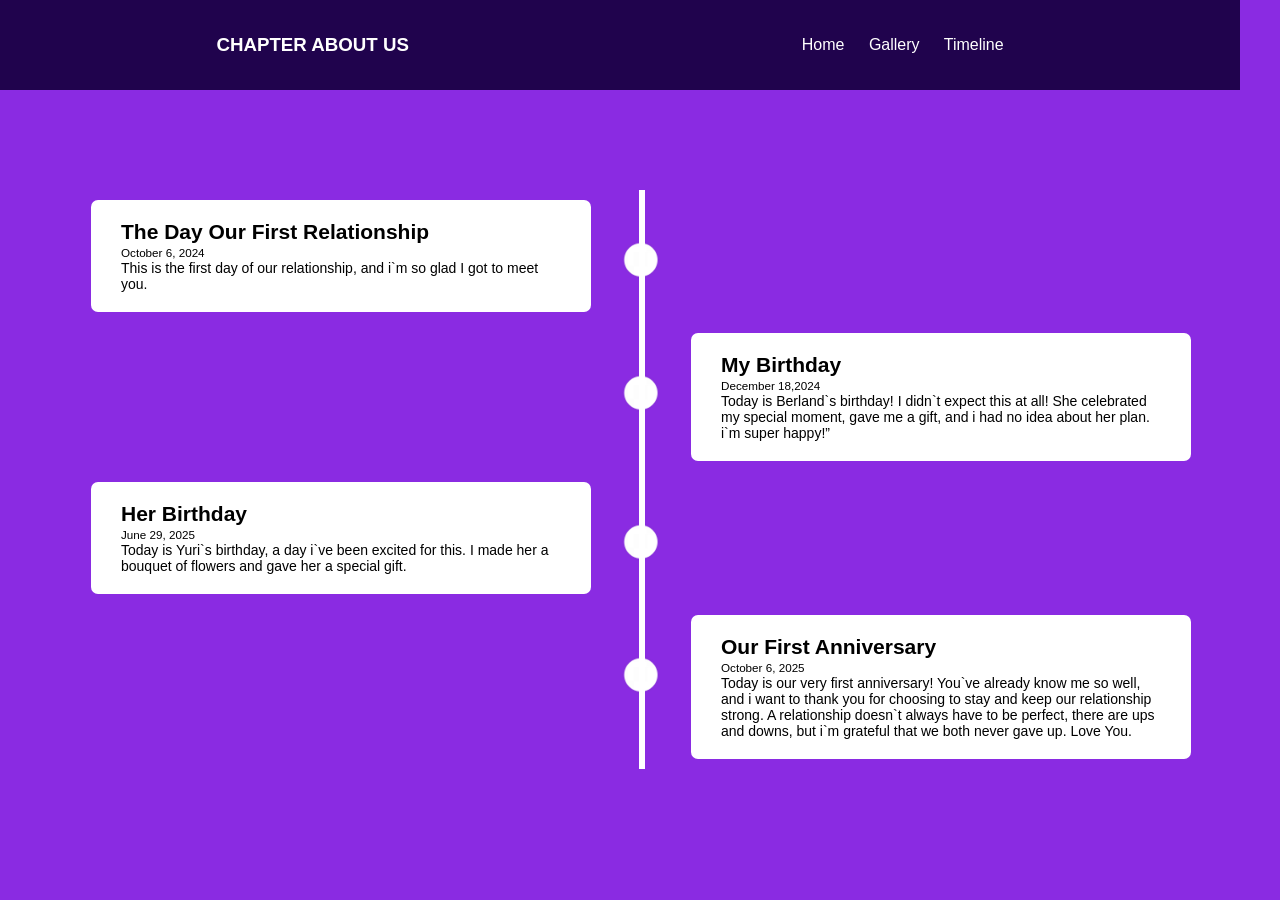
==== pages/Timeline.html @ 7156fe6c "Add files via upload" ====
<!DOCTYPE html>
<html lang="en">
<head>
    <meta charset="UTF-8">
    <meta name="viewport" content="width=device-width, initial-scale=1.0">
    <title>TIMELINE</title>
    <link rel="stylesheet" href="../css/Timeline.css">
</head>
<body>
     <div class="container-navbar">
        <div class="navbar-merk">
            <h3>CHAPTER ABOUT US</h3>
        </div>
        <div class="navbar-menu">
            <a href="../index.html">Home</a>
            <a href="gallery.html">Gallery</a>
            <a href="Timeline.html">Timeline</a>
        </div>
    </div>
    
    <div class="timeline">
        <div class="container left">
            <img src="../gambar/circle.png" alt="">
            <div class="box-text">
                <h2>The Day Our First Relationship</h2>
                <small>October 6, 2024</small>
                <p>This is the first day of our relationship, and i`m so glad I got to meet you.</p>
            </div>
        </div>
        <div class="container right">
            <img src="../gambar/circle.png" alt="">
            <div class="box-text">
                <h2>My Birthday</h2>
                <small>December 18,2024</small>
                <p>Today is Berland`s birthday! I didn`t expect this at all! She celebrated my special moment, gave me a gift, and i had no idea about her plan. i`m super happy!”</p>
            </div>
        </div>
        <div class="container left">
            <img src="../gambar/circle.png" alt="">
            <div class="box-text">
                <h2>Her Birthday</h2>
                <small>June 29, 2025</small>
                <p>Today is Yuri`s birthday, a day i`ve been excited for this. I made her a bouquet of flowers and gave her a special gift.</p>
            </div>
        </div>
        <div class="container right">
            <img src="../gambar/circle.png" alt="">
            <div class="box-text">
                <h2>Our First Anniversary</h2>
                <small>October 6, 2025</small>
                <p>Today is our very first anniversary! You`ve already know me so well, and i want to thank you for choosing to stay and keep our relationship strong. A relationship doesn`t always have to be perfect, there are ups and downs, but i`m grateful that we both never gave up. Love You.</p>
            </div>
        </div>
    </div>
</body>
</html>
---- css/Timeline.css ----
* {
    margin:0;
    padding: 0;
    font-family: Arial, Helvetica, sans-serif;
}
.container-navbar {
    width: 1200px;
    height: 50px;
    background-color: rgb(32, 3, 77);
    display: flex;
    align-items: center;
    justify-content: space-around;
    color: white;
    padding: 20px;
    margin-bottom: 50px;
}
.navbar-menu a {
    text-decoration: none;
    color: white;
    margin-right: 20px;
    box-sizing: border-box;
    transition: 0.3s all ease-in-out;
}
.navbar-menu a:hover {
color: rgb(255, 0, 238);
text-decoration: underline;
}
body {
    background-color: blueviolet;
}
.timeline {
    max-width: 1200px;
    margin: 100px auto;
    

position: relative;
}
.container {
    padding: 10px 50px;
    position: relative;
    width: 50%;
    background-color: blueviolet;
    margin: 1px;
    box-sizing: border-box;
    animation: movedown 1s linear forwards;
    opacity: 0;
    
}
@keyframes movedown {
    0% {
        opacity: 0;
        transform: translateY(-30px);
    }
    100% {
        opacity: 100;
        transform: translateY(0px);
    }
}
.container:nth-child(1) {
    animation-delay: 0s;
}
.container:nth-child(2) {
    animation-delay: 1.5s;
}
.container:nth-child(3) {
    animation-delay: 3s;
}
.container:nth-child(4) {
    animation-delay: 4.5s;
}
.box-text {
    padding: 20px 30px;
    background-color: white;
    position: relative;
    border-radius: 7px;
    font-size: 14px;
}
.left {
    
    left: 0;
}
.right {
    
    left: 50%;
}
.container img {
    width: 40px;
    position: absolute;
    right: -20px;
    top: 50px;
    z-index: 10;
    
}
.right img {
    left: -20px;
}
.timeline::after {
    content: '';
    position: absolute;
    width: 6px;
    height: 100%;
    background: white;
    top: 0;
    left: 50%;
    margin-left: -1px;
    animation: moveline 6s linear  forwards;
}
@keyframes moveline {
    0% {
        height: 0;
    }
    100% {
        height: 100%;
    }
}
.gambar {
    width: 80%;
    
}
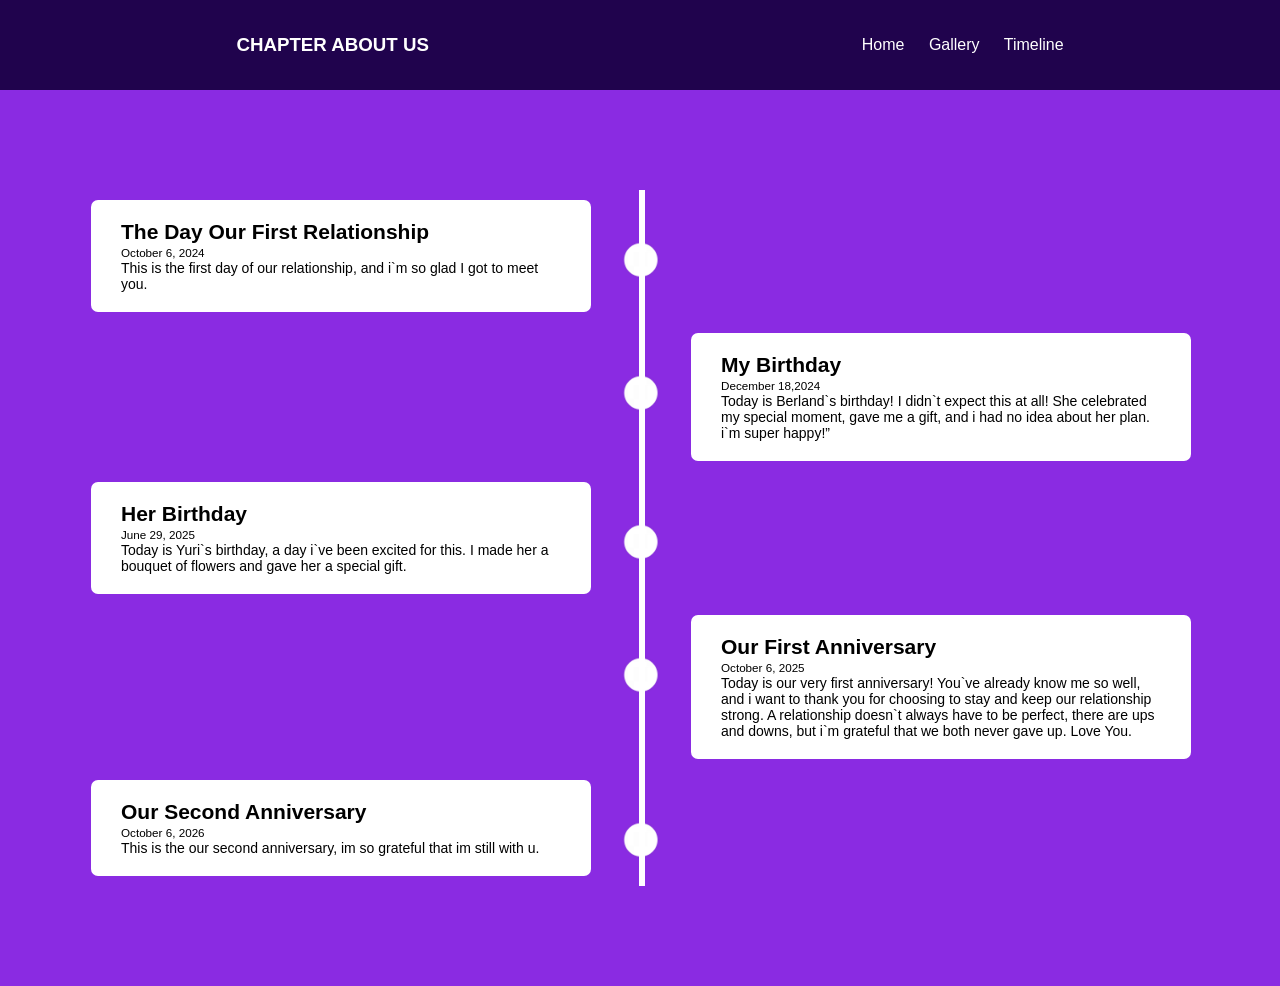
==== commit 415232be: "second anniversary" ====
--- a/pages/Timeline.html
+++ b/pages/Timeline.html
@@ -51,6 +51,15 @@
                 <p>Today is our very first anniversary! You`ve already know me so well, and i want to thank you for choosing to stay and keep our relationship strong. A relationship doesn`t always have to be perfect, there are ups and downs, but i`m grateful that we both never gave up. Love You.</p>
             </div>
         </div>
+	        <div class="container left">
+            <img src="../gambar/circle.png" alt="">
+            <div class="box-text">
+                <h2>Our Second Anniversary</h2>
+                <small>October 6, 2026</small>
+                <p>This is the our second anniversary, im so grateful that im still with u.</p>
+            </div>
+        </div>
+
     </div>
 </body>
-</html>+</html>
--- a/css/Timeline.css
+++ b/css/Timeline.css
@@ -4,7 +4,7 @@
     font-family: Arial, Helvetica, sans-serif;
 }
 .container-navbar {
-    width: 1200px;
+    width: 100%;
     height: 50px;
     background-color: rgb(32, 3, 77);
     display: flex;
@@ -68,6 +68,9 @@
 .container:nth-child(4) {
     animation-delay: 4.5s;
 }
+.container:nth-child(5) {
+    animation-delay: 6s;
+}
 .box-text {
     padding: 20px 30px;
     background-color: white;
@@ -116,4 +119,4 @@
 .gambar {
     width: 80%;
     
-}+}
